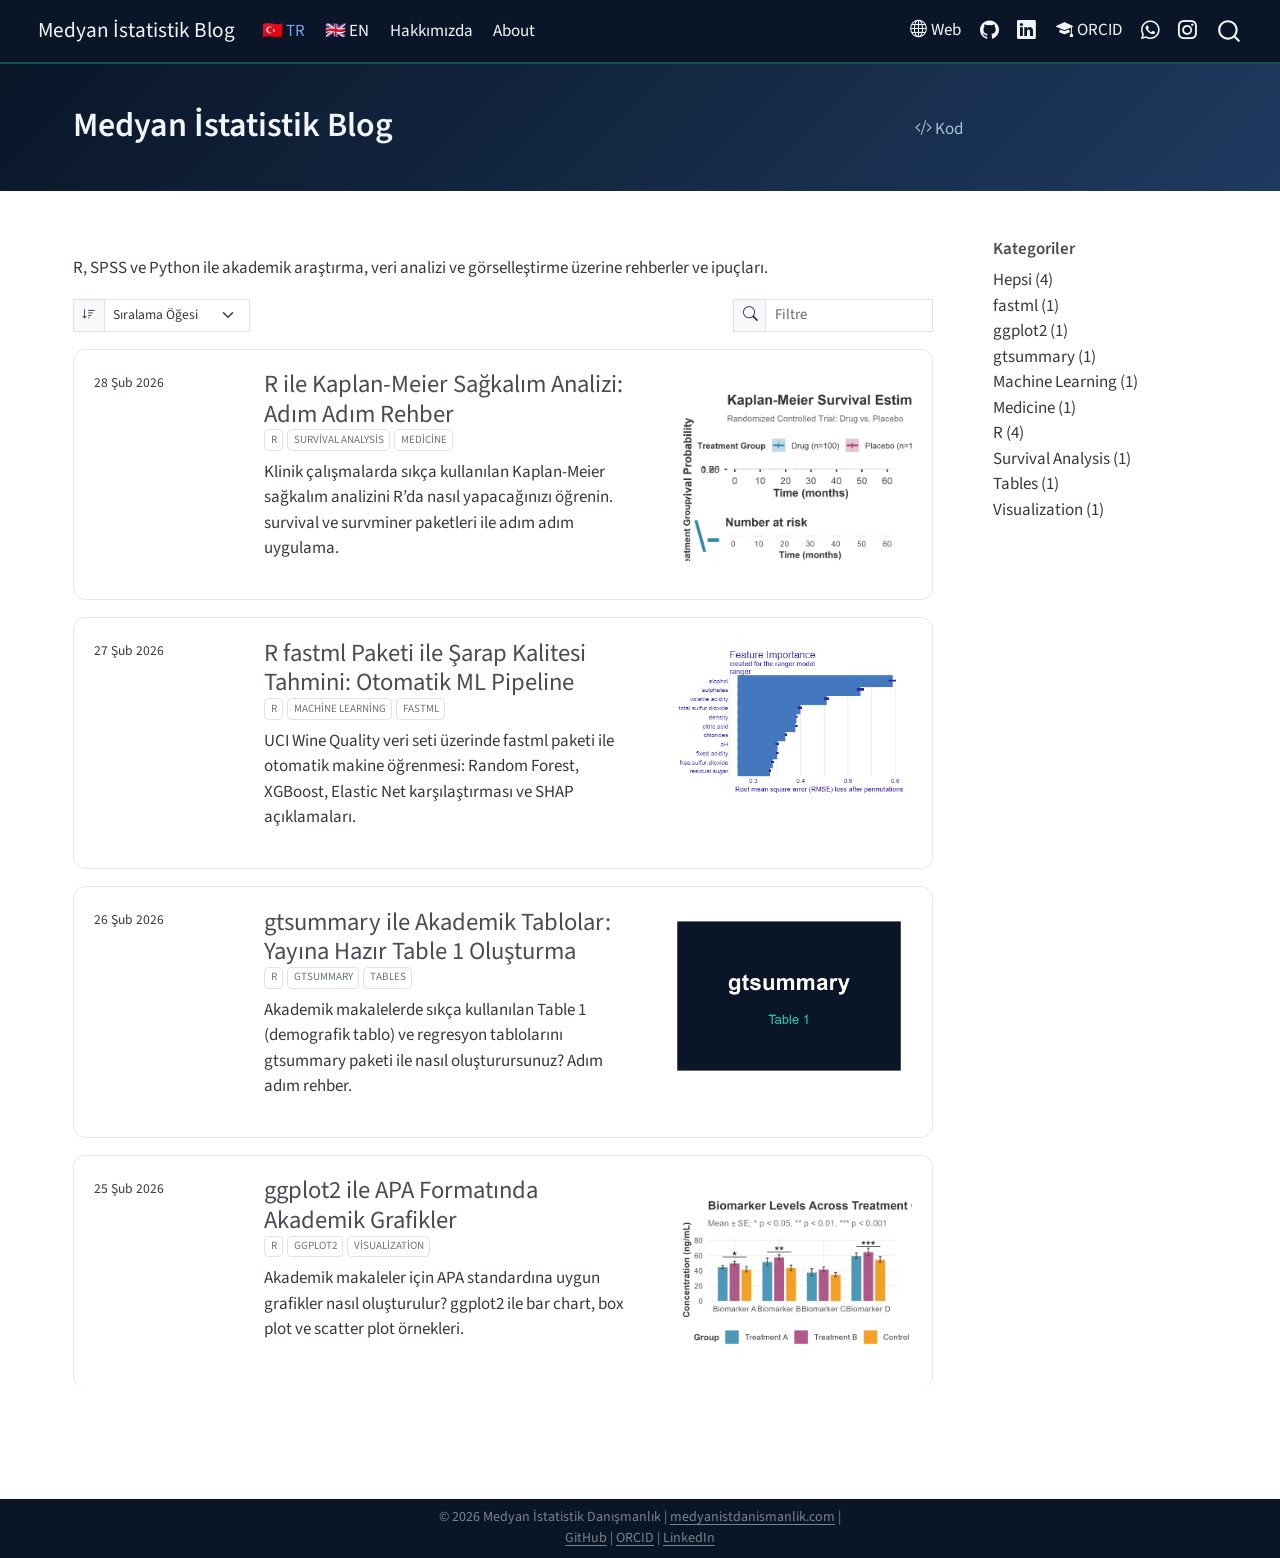
==== index.html @ 2a44cd54 "Built site for gh-pages" ====
<!DOCTYPE html>
<html xmlns="http://www.w3.org/1999/xhtml" lang="tr" xml:lang="tr"><head>

<meta charset="utf-8">
<meta name="generator" content="quarto-1.7.32">

<meta name="viewport" content="width=device-width, initial-scale=1.0, user-scalable=yes">


<title>Medyan İstatistik Blog</title>
<style>
code{white-space: pre-wrap;}
span.smallcaps{font-variant: small-caps;}
div.columns{display: flex; gap: min(4vw, 1.5em);}
div.column{flex: auto; overflow-x: auto;}
div.hanging-indent{margin-left: 1.5em; text-indent: -1.5em;}
ul.task-list{list-style: none;}
ul.task-list li input[type="checkbox"] {
  width: 0.8em;
  margin: 0 0.8em 0.2em -1em; /* quarto-specific, see https://github.com/quarto-dev/quarto-cli/issues/4556 */ 
  vertical-align: middle;
}
/* CSS for syntax highlighting */
html { -webkit-text-size-adjust: 100%; }
pre > code.sourceCode { white-space: pre; position: relative; }
pre > code.sourceCode > span { display: inline-block; line-height: 1.25; }
pre > code.sourceCode > span:empty { height: 1.2em; }
.sourceCode { overflow: visible; }
code.sourceCode > span { color: inherit; text-decoration: inherit; }
div.sourceCode { margin: 1em 0; }
pre.sourceCode { margin: 0; }
@media screen {
div.sourceCode { overflow: auto; }
}
@media print {
pre > code.sourceCode { white-space: pre-wrap; }
pre > code.sourceCode > span { text-indent: -5em; padding-left: 5em; }
}
pre.numberSource code
  { counter-reset: source-line 0; }
pre.numberSource code > span
  { position: relative; left: -4em; counter-increment: source-line; }
pre.numberSource code > span > a:first-child::before
  { content: counter(source-line);
    position: relative; left: -1em; text-align: right; vertical-align: baseline;
    border: none; display: inline-block;
    -webkit-touch-callout: none; -webkit-user-select: none;
    -khtml-user-select: none; -moz-user-select: none;
    -ms-user-select: none; user-select: none;
    padding: 0 4px; width: 4em;
  }
pre.numberSource { margin-left: 3em;  padding-left: 4px; }
div.sourceCode
  {   }
@media screen {
pre > code.sourceCode > span > a:first-child::before { text-decoration: underline; }
}
</style>


<script src="site_libs/quarto-nav/quarto-nav.js"></script>
<script src="site_libs/quarto-nav/headroom.min.js"></script>
<script src="site_libs/clipboard/clipboard.min.js"></script>
<script src="site_libs/quarto-search/autocomplete.umd.js"></script>
<script src="site_libs/quarto-search/fuse.min.js"></script>
<script src="site_libs/quarto-search/quarto-search.js"></script>
<meta name="quarto:offset" content="./">
<script src="site_libs/quarto-listing/list.min.js"></script>
<script src="site_libs/quarto-listing/quarto-listing.js"></script>
<script src="site_libs/quarto-html/quarto.js" type="module"></script>
<script src="site_libs/quarto-html/tabsets/tabsets.js" type="module"></script>
<script src="site_libs/quarto-html/popper.min.js"></script>
<script src="site_libs/quarto-html/tippy.umd.min.js"></script>
<script src="site_libs/quarto-html/anchor.min.js"></script>
<link href="site_libs/quarto-html/tippy.css" rel="stylesheet">
<link href="site_libs/quarto-html/quarto-syntax-highlighting-234273d1456647dabc34a594ac50e507.css" rel="stylesheet" id="quarto-text-highlighting-styles">
<script src="site_libs/bootstrap/bootstrap.min.js"></script>
<link href="site_libs/bootstrap/bootstrap-icons.css" rel="stylesheet">
<link href="site_libs/bootstrap/bootstrap-c1613e105c74ab534fa2d4979087443f.min.css" rel="stylesheet" append-hash="true" id="quarto-bootstrap" data-mode="light">
<script id="quarto-search-options" type="application/json">{
  "location": "navbar",
  "copy-button": false,
  "collapse-after": 3,
  "panel-placement": "end",
  "type": "overlay",
  "limit": 50,
  "keyboard-shortcut": [
    "f",
    "/",
    "s"
  ],
  "show-item-context": false,
  "language": {
    "search-no-results-text": "Sonuç yok",
    "search-matching-documents-text": "eşleşen belgeler",
    "search-copy-link-title": "Aramak için bağlantıyı kopyalayın",
    "search-hide-matches-text": "Ek eşleşmeleri gizle",
    "search-more-match-text": "bu belgede bir tane daha eşleşme",
    "search-more-matches-text": "bu belgede daha fazla eşleşme",
    "search-clear-button-title": "Temizle",
    "search-text-placeholder": "",
    "search-detached-cancel-button-title": "İptal et",
    "search-submit-button-title": "Gönder",
    "search-label": "Ara"
  }
}</script>
<script>

  window.document.addEventListener("DOMContentLoaded", function (_event) {
    const listingTargetEl = window.document.querySelector('#listing-listing .list');
    if (!listingTargetEl) {
      // No listing discovered, do not attach.
      return; 
    }

    const options = {
      valueNames: ['listing-image','listing-date','listing-title','listing-description','listing-categories',{ data: ['index'] },{ data: ['categories'] },{ data: ['listing-date-sort'] },{ data: ['listing-file-modified-sort'] }],
      
      searchColumns: ["listing-date","listing-title","listing-author","listing-image","listing-description","listing-categories"],
    };

    window['quarto-listings'] = window['quarto-listings'] || {};
    window['quarto-listings']['listing-listing'] = new List('listing-listing', options);

    if (window['quarto-listing-loaded']) {
      window['quarto-listing-loaded']();
    }
  });

  window.addEventListener('hashchange',() => {
    if (window['quarto-listing-loaded']) {
      window['quarto-listing-loaded']();
    }
  })
  </script>

  <script src="https://cdnjs.cloudflare.com/polyfill/v3/polyfill.min.js?features=es6"></script>
  <script src="https://cdn.jsdelivr.net/npm/mathjax@3/es5/tex-chtml-full.js" type="text/javascript"></script>

<script type="text/javascript">
const typesetMath = (el) => {
  if (window.MathJax) {
    // MathJax Typeset
    window.MathJax.typeset([el]);
  } else if (window.katex) {
    // KaTeX Render
    var mathElements = el.getElementsByClassName("math");
    var macros = [];
    for (var i = 0; i < mathElements.length; i++) {
      var texText = mathElements[i].firstChild;
      if (mathElements[i].tagName == "SPAN") {
        window.katex.render(texText.data, mathElements[i], {
          displayMode: mathElements[i].classList.contains('display'),
          throwOnError: false,
          macros: macros,
          fleqn: false
        });
      }
    }
  }
}
window.Quarto = {
  typesetMath
};
</script>

<link rel="stylesheet" href="styles.css">
</head>

<body class="nav-fixed quarto-light">

<div id="quarto-search-results"></div>
  <header id="quarto-header" class="headroom fixed-top quarto-banner">
    <nav class="navbar navbar-expand-lg " data-bs-theme="dark">
      <div class="navbar-container container-fluid">
      <div class="navbar-brand-container mx-auto">
    <a href="./index.html" class="navbar-brand navbar-brand-logo">
    <img src="./logo.png" alt="" class="navbar-logo">
    </a>
    <a class="navbar-brand" href="./index.html">
    <span class="navbar-title">Medyan İstatistik Blog</span>
    </a>
  </div>
            <div id="quarto-search" class="" title="Ara"></div>
          <button class="navbar-toggler" type="button" data-bs-toggle="collapse" data-bs-target="#navbarCollapse" aria-controls="navbarCollapse" role="menu" aria-expanded="false" aria-label="Gezinmeyi değiştir" onclick="if (window.quartoToggleHeadroom) { window.quartoToggleHeadroom(); }">
  <span class="navbar-toggler-icon"></span>
</button>
          <div class="collapse navbar-collapse" id="navbarCollapse">
            <ul class="navbar-nav navbar-nav-scroll me-auto">
  <li class="nav-item">
    <a class="nav-link active" href="./index.html" aria-current="page"> 
<span class="menu-text">🇹🇷 TR</span></a>
  </li>  
  <li class="nav-item">
    <a class="nav-link" href="./en.html"> 
<span class="menu-text">🇬🇧 EN</span></a>
  </li>  
  <li class="nav-item">
    <a class="nav-link" href="./about.html"> 
<span class="menu-text">Hakkımızda</span></a>
  </li>  
  <li class="nav-item">
    <a class="nav-link" href="./about-en.html"> 
<span class="menu-text">About</span></a>
  </li>  
</ul>
            <ul class="navbar-nav navbar-nav-scroll ms-auto">
  <li class="nav-item">
    <a class="nav-link" href="https://medyanistdanismanlik.com"> <i class="bi bi-globe" role="img">
</i> 
<span class="menu-text">Web</span></a>
  </li>  
  <li class="nav-item compact">
    <a class="nav-link" href="https://github.com/bartuyurdacan"> <i class="bi bi-github" role="img">
</i> 
<span class="menu-text"></span></a>
  </li>  
  <li class="nav-item compact">
    <a class="nav-link" href="https://www.linkedin.com/in/fikret-bartu-yurdacan/"> <i class="bi bi-linkedin" role="img">
</i> 
<span class="menu-text"></span></a>
  </li>  
  <li class="nav-item">
    <a class="nav-link" href="https://orcid.org/0000-0001-8168-7497"> <i class="bi bi-mortarboard-fill" role="img">
</i> 
<span class="menu-text">ORCID</span></a>
  </li>  
  <li class="nav-item compact">
    <a class="nav-link" href="https://wa.me/905394893522"> <i class="bi bi-whatsapp" role="img">
</i> 
<span class="menu-text"></span></a>
  </li>  
  <li class="nav-item compact">
    <a class="nav-link" href="https://www.instagram.com/medyanistatistikdanismanlik/"> <i class="bi bi-instagram" role="img">
</i> 
<span class="menu-text"></span></a>
  </li>  
</ul>
          </div> <!-- /navcollapse -->
            <div class="quarto-navbar-tools">
</div>
      </div> <!-- /container-fluid -->
    </nav>
</header>
<!-- content -->
<header id="title-block-header" class="quarto-title-block default page-columns page-full">
  <div class="quarto-title-banner page-columns page-full">
    <div class="quarto-title column-page-left">
      <div class="quarto-title-block"><div><h1 class="title">Medyan İstatistik Blog</h1><button type="button" class="btn code-tools-button" id="quarto-code-tools-source"><i class="bi"></i> Kod</button></div></div>
                      </div>
  </div>
    
  
  <div class="quarto-title-meta column-page-left">

      
    
      
    </div>
    
  
  </header><div id="quarto-content" class="quarto-container page-columns page-rows-contents page-layout-full page-navbar">
<!-- sidebar -->
<!-- margin-sidebar -->
    <div id="quarto-margin-sidebar" class="sidebar margin-sidebar">
        
    <h5 class="quarto-listing-category-title">Kategoriler</h5><div class="quarto-listing-category category-default"><div class="category" data-category="">Hepsi <span class="quarto-category-count">(4)</span></div><div class="category" data-category="ZmFzdG1s">fastml <span class="quarto-category-count">(1)</span></div><div class="category" data-category="Z2dwbG90Mg==">ggplot2 <span class="quarto-category-count">(1)</span></div><div class="category" data-category="Z3RzdW1tYXJ5">gtsummary <span class="quarto-category-count">(1)</span></div><div class="category" data-category="TWFjaGluZSUyMExlYXJuaW5n">Machine Learning <span class="quarto-category-count">(1)</span></div><div class="category" data-category="TWVkaWNpbmU=">Medicine <span class="quarto-category-count">(1)</span></div><div class="category" data-category="Ug==">R <span class="quarto-category-count">(4)</span></div><div class="category" data-category="U3Vydml2YWwlMjBBbmFseXNpcw==">Survival Analysis <span class="quarto-category-count">(1)</span></div><div class="category" data-category="VGFibGVz">Tables <span class="quarto-category-count">(1)</span></div><div class="category" data-category="VmlzdWFsaXphdGlvbg==">Visualization <span class="quarto-category-count">(1)</span></div></div></div>
<!-- main -->
<main class="content quarto-banner-title-block column-page-left" id="quarto-document-content">





<p>R, SPSS ve Python ile akademik araştırma, veri analizi ve görselleştirme üzerine rehberler ve ipuçları.</p>



<!-- -->


<div class="quarto-listing quarto-listing-container-default" id="listing-listing">
<div class="listing-actions-group">
   <div class="input-group input-group-sm quarto-listing-sort">
    <span class="input-group-text"><i class="bi bi-sort-down"></i></span>
    <select id="listing-listing-sort" class="form-select" aria-label="Sıralama Öğesi" onchange="window['quarto-listings']['listing-listing'].sort(this.options[this.selectedIndex].value, { order: this.options[this.selectedIndex].getAttribute('data-direction')})">
      <option value="" disabled="" selected="" hidden="">Sıralama Öğesi</option>
      <option value="index" data-direction="asc">Varsayılan</option>
      <option value="listing-title" data-direction="asc">
        Başlık
      </option>
      <option value="listing-date-sort" data-direction="asc">
        Tarih - En eski
      </option>
      <option value="listing-date-sort" data-direction="desc">
        Tarih - En yeni
      </option>
    </select>
  </div>
    <div class="input-group input-group-sm quarto-listing-filter">
      <span class="input-group-text"><i class="bi bi-search"></i></span>
      <input type="text" class="search form-control" placeholder="Filtre">
    </div>
</div>
<div class="list quarto-listing-default">
<div class="quarto-post image-right" data-index="0" data-categories="UiUyQ1N1cnZpdmFsJTIwQW5hbHlzaXMlMkNNZWRpY2luZQ==" data-listing-date-sort="1772226000000" data-listing-file-modified-sort="1772232427767" data-listing-date-modified-sort="NaN" data-listing-reading-time-sort="2" data-listing-word-count-sort="326">
<div class="thumbnail"><a href="./posts/kaplan-meier-r/index.html" class="no-external">

<img loading="lazy" src="./posts/kaplan-meier-r/kaplan_meier.png" class="thumbnail-image">

</a></div>
<div class="body">
<h3 class="no-anchor listing-title">
<a href="./posts/kaplan-meier-r/index.html" class="no-external">R ile Kaplan-Meier Sağkalım Analizi: Adım Adım Rehber</a>
</h3>
<div class="listing-categories">

<div class="listing-category" onclick="window.quartoListingCategory('Ug=='); return false;">R</div>

<div class="listing-category" onclick="window.quartoListingCategory('U3Vydml2YWwlMjBBbmFseXNpcw=='); return false;">Survival Analysis</div>

<div class="listing-category" onclick="window.quartoListingCategory('TWVkaWNpbmU='); return false;">Medicine</div>

</div>
<div class="delink listing-description"><a href="./posts/kaplan-meier-r/index.html" class="no-external">
<p>Klinik çalışmalarda sıkça kullanılan Kaplan-Meier sağkalım analizini R’da nasıl yapacağınızı öğrenin. survival ve survminer paketleri ile adım adım uygulama.</p>
</a></div>
</div>
<div class="metadata">
<a href="./posts/kaplan-meier-r/index.html" class="no-external">
<div class="listing-date">
28 Şub 2026
</div>
</a>
</div>
</div>
<div class="quarto-post image-right" data-index="1" data-categories="UiUyQ01hY2hpbmUlMjBMZWFybmluZyUyQ2Zhc3RtbA==" data-listing-date-sort="1772139600000" data-listing-file-modified-sort="1772232427764" data-listing-date-modified-sort="NaN" data-listing-reading-time-sort="2" data-listing-word-count-sort="325">
<div class="thumbnail"><a href="./posts/fastml-wine/index.html" class="no-external">

<img loading="lazy" src="./posts/fastml-wine/image.png" class="thumbnail-image">

</a></div>
<div class="body">
<h3 class="no-anchor listing-title">
<a href="./posts/fastml-wine/index.html" class="no-external">R fastml Paketi ile Şarap Kalitesi Tahmini: Otomatik ML Pipeline</a>
</h3>
<div class="listing-categories">

<div class="listing-category" onclick="window.quartoListingCategory('Ug=='); return false;">R</div>

<div class="listing-category" onclick="window.quartoListingCategory('TWFjaGluZSUyMExlYXJuaW5n'); return false;">Machine Learning</div>

<div class="listing-category" onclick="window.quartoListingCategory('ZmFzdG1s'); return false;">fastml</div>

</div>
<div class="delink listing-description"><a href="./posts/fastml-wine/index.html" class="no-external">
<p>UCI Wine Quality veri seti üzerinde fastml paketi ile otomatik makine öğrenmesi: Random Forest, XGBoost, Elastic Net karşılaştırması ve SHAP açıklamaları.</p>
</a></div>
</div>
<div class="metadata">
<a href="./posts/fastml-wine/index.html" class="no-external">
<div class="listing-date">
27 Şub 2026
</div>
</a>
</div>
</div>
<div class="quarto-post image-right" data-index="2" data-categories="UiUyQ2d0c3VtbWFyeSUyQ1RhYmxlcw==" data-listing-date-sort="1772053200000" data-listing-file-modified-sort="1772232427767" data-listing-date-modified-sort="NaN" data-listing-reading-time-sort="3" data-listing-word-count-sort="571">
<div class="thumbnail"><a href="./posts/gtsummary-tablo/index.html" class="no-external">

<img loading="lazy" src="./posts/gtsummary-tablo/gtsummary.png" class="thumbnail-image">

</a></div>
<div class="body">
<h3 class="no-anchor listing-title">
<a href="./posts/gtsummary-tablo/index.html" class="no-external">gtsummary ile Akademik Tablolar: Yayına Hazır Table 1 Oluşturma</a>
</h3>
<div class="listing-categories">

<div class="listing-category" onclick="window.quartoListingCategory('Ug=='); return false;">R</div>

<div class="listing-category" onclick="window.quartoListingCategory('Z3RzdW1tYXJ5'); return false;">gtsummary</div>

<div class="listing-category" onclick="window.quartoListingCategory('VGFibGVz'); return false;">Tables</div>

</div>
<div class="delink listing-description"><a href="./posts/gtsummary-tablo/index.html" class="no-external">
<p>Akademik makalelerde sıkça kullanılan Table 1 (demografik tablo) ve regresyon tablolarını gtsummary paketi ile nasıl oluşturursunuz? Adım adım rehber.</p>
</a></div>
</div>
<div class="metadata">
<a href="./posts/gtsummary-tablo/index.html" class="no-external">
<div class="listing-date">
26 Şub 2026
</div>
</a>
</div>
</div>
<div class="quarto-post image-right" data-index="3" data-categories="UiUyQ2dncGxvdDIlMkNWaXN1YWxpemF0aW9u" data-listing-date-sort="1771966800000" data-listing-file-modified-sort="1772232427765" data-listing-date-modified-sort="NaN" data-listing-reading-time-sort="4" data-listing-word-count-sort="674">
<div class="thumbnail"><a href="./posts/ggplot2-apa-grafik/index.html" class="no-external">

<img loading="lazy" src="./posts/ggplot2-apa-grafik/apa_grafik.png" class="thumbnail-image">

</a></div>
<div class="body">
<h3 class="no-anchor listing-title">
<a href="./posts/ggplot2-apa-grafik/index.html" class="no-external">ggplot2 ile APA Formatında Akademik Grafikler</a>
</h3>
<div class="listing-categories">

<div class="listing-category" onclick="window.quartoListingCategory('Ug=='); return false;">R</div>

<div class="listing-category" onclick="window.quartoListingCategory('Z2dwbG90Mg=='); return false;">ggplot2</div>

<div class="listing-category" onclick="window.quartoListingCategory('VmlzdWFsaXphdGlvbg=='); return false;">Visualization</div>

</div>
<div class="delink listing-description"><a href="./posts/ggplot2-apa-grafik/index.html" class="no-external">
<p>Akademik makaleler için APA standardına uygun grafikler nasıl oluşturulur? ggplot2 ile bar chart, box plot ve scatter plot örnekleri.</p>
</a></div>
</div>
<div class="metadata">
<a href="./posts/ggplot2-apa-grafik/index.html" class="no-external">
<div class="listing-date">
25 Şub 2026
</div>
</a>
</div>
</div>
</div>
<div class="listing-no-matching d-none">Eşleşen öğe yok</div>
</div></main> <!-- /main -->
<script id="quarto-html-after-body" type="application/javascript">
  window.document.addEventListener("DOMContentLoaded", function (event) {
    const icon = "";
    const anchorJS = new window.AnchorJS();
    anchorJS.options = {
      placement: 'right',
      icon: icon
    };
    anchorJS.add('.anchored');
    const isCodeAnnotation = (el) => {
      for (const clz of el.classList) {
        if (clz.startsWith('code-annotation-')) {                     
          return true;
        }
      }
      return false;
    }
    const onCopySuccess = function(e) {
      // button target
      const button = e.trigger;
      // don't keep focus
      button.blur();
      // flash "checked"
      button.classList.add('code-copy-button-checked');
      var currentTitle = button.getAttribute("title");
      button.setAttribute("title", "Kopyalandı");
      let tooltip;
      if (window.bootstrap) {
        button.setAttribute("data-bs-toggle", "tooltip");
        button.setAttribute("data-bs-placement", "left");
        button.setAttribute("data-bs-title", "Kopyalandı");
        tooltip = new bootstrap.Tooltip(button, 
          { trigger: "manual", 
            customClass: "code-copy-button-tooltip",
            offset: [0, -8]});
        tooltip.show();    
      }
      setTimeout(function() {
        if (tooltip) {
          tooltip.hide();
          button.removeAttribute("data-bs-title");
          button.removeAttribute("data-bs-toggle");
          button.removeAttribute("data-bs-placement");
        }
        button.setAttribute("title", currentTitle);
        button.classList.remove('code-copy-button-checked');
      }, 1000);
      // clear code selection
      e.clearSelection();
    }
    const getTextToCopy = function(trigger) {
        const codeEl = trigger.previousElementSibling.cloneNode(true);
        for (const childEl of codeEl.children) {
          if (isCodeAnnotation(childEl)) {
            childEl.remove();
          }
        }
        return codeEl.innerText;
    }
    const clipboard = new window.ClipboardJS('.code-copy-button:not([data-in-quarto-modal])', {
      text: getTextToCopy
    });
    clipboard.on('success', onCopySuccess);
    if (window.document.getElementById('quarto-embedded-source-code-modal')) {
      const clipboardModal = new window.ClipboardJS('.code-copy-button[data-in-quarto-modal]', {
        text: getTextToCopy,
        container: window.document.getElementById('quarto-embedded-source-code-modal')
      });
      clipboardModal.on('success', onCopySuccess);
    }
    const viewSource = window.document.getElementById('quarto-view-source') ||
                       window.document.getElementById('quarto-code-tools-source');
    if (viewSource) {
      const sourceUrl = viewSource.getAttribute("data-quarto-source-url");
      viewSource.addEventListener("click", function(e) {
        if (sourceUrl) {
          // rstudio viewer pane
          if (/\bcapabilities=\b/.test(window.location)) {
            window.open(sourceUrl);
          } else {
            window.location.href = sourceUrl;
          }
        } else {
          const modal = new bootstrap.Modal(document.getElementById('quarto-embedded-source-code-modal'));
          modal.show();
        }
        return false;
      });
    }
    function toggleCodeHandler(show) {
      return function(e) {
        const detailsSrc = window.document.querySelectorAll(".cell > details > .sourceCode");
        for (let i=0; i<detailsSrc.length; i++) {
          const details = detailsSrc[i].parentElement;
          if (show) {
            details.open = true;
          } else {
            details.removeAttribute("open");
          }
        }
        const cellCodeDivs = window.document.querySelectorAll(".cell > .sourceCode");
        const fromCls = show ? "hidden" : "unhidden";
        const toCls = show ? "unhidden" : "hidden";
        for (let i=0; i<cellCodeDivs.length; i++) {
          const codeDiv = cellCodeDivs[i];
          if (codeDiv.classList.contains(fromCls)) {
            codeDiv.classList.remove(fromCls);
            codeDiv.classList.add(toCls);
          } 
        }
        return false;
      }
    }
    const hideAllCode = window.document.getElementById("quarto-hide-all-code");
    if (hideAllCode) {
      hideAllCode.addEventListener("click", toggleCodeHandler(false));
    }
    const showAllCode = window.document.getElementById("quarto-show-all-code");
    if (showAllCode) {
      showAllCode.addEventListener("click", toggleCodeHandler(true));
    }
      var localhostRegex = new RegExp(/^(?:http|https):\/\/localhost\:?[0-9]*\//);
      var mailtoRegex = new RegExp(/^mailto:/);
        var filterRegex = new RegExp("https:\/\/blog\.medyanistdanismanlik\.com");
      var isInternal = (href) => {
          return filterRegex.test(href) || localhostRegex.test(href) || mailtoRegex.test(href);
      }
      // Inspect non-navigation links and adorn them if external
     var links = window.document.querySelectorAll('a[href]:not(.nav-link):not(.navbar-brand):not(.toc-action):not(.sidebar-link):not(.sidebar-item-toggle):not(.pagination-link):not(.no-external):not([aria-hidden]):not(.dropdown-item):not(.quarto-navigation-tool):not(.about-link)');
      for (var i=0; i<links.length; i++) {
        const link = links[i];
        if (!isInternal(link.href)) {
          // undo the damage that might have been done by quarto-nav.js in the case of
          // links that we want to consider external
          if (link.dataset.originalHref !== undefined) {
            link.href = link.dataset.originalHref;
          }
        }
      }
    function tippyHover(el, contentFn, onTriggerFn, onUntriggerFn) {
      const config = {
        allowHTML: true,
        maxWidth: 500,
        delay: 100,
        arrow: false,
        appendTo: function(el) {
            return el.parentElement;
        },
        interactive: true,
        interactiveBorder: 10,
        theme: 'quarto',
        placement: 'bottom-start',
      };
      if (contentFn) {
        config.content = contentFn;
      }
      if (onTriggerFn) {
        config.onTrigger = onTriggerFn;
      }
      if (onUntriggerFn) {
        config.onUntrigger = onUntriggerFn;
      }
      window.tippy(el, config); 
    }
    const noterefs = window.document.querySelectorAll('a[role="doc-noteref"]');
    for (var i=0; i<noterefs.length; i++) {
      const ref = noterefs[i];
      tippyHover(ref, function() {
        // use id or data attribute instead here
        let href = ref.getAttribute('data-footnote-href') || ref.getAttribute('href');
        try { href = new URL(href).hash; } catch {}
        const id = href.replace(/^#\/?/, "");
        const note = window.document.getElementById(id);
        if (note) {
          return note.innerHTML;
        } else {
          return "";
        }
      });
    }
    const xrefs = window.document.querySelectorAll('a.quarto-xref');
    const processXRef = (id, note) => {
      // Strip column container classes
      const stripColumnClz = (el) => {
        el.classList.remove("page-full", "page-columns");
        if (el.children) {
          for (const child of el.children) {
            stripColumnClz(child);
          }
        }
      }
      stripColumnClz(note)
      if (id === null || id.startsWith('sec-')) {
        // Special case sections, only their first couple elements
        const container = document.createElement("div");
        if (note.children && note.children.length > 2) {
          container.appendChild(note.children[0].cloneNode(true));
          for (let i = 1; i < note.children.length; i++) {
            const child = note.children[i];
            if (child.tagName === "P" && child.innerText === "") {
              continue;
            } else {
              container.appendChild(child.cloneNode(true));
              break;
            }
          }
          if (window.Quarto?.typesetMath) {
            window.Quarto.typesetMath(container);
          }
          return container.innerHTML
        } else {
          if (window.Quarto?.typesetMath) {
            window.Quarto.typesetMath(note);
          }
          return note.innerHTML;
        }
      } else {
        // Remove any anchor links if they are present
        const anchorLink = note.querySelector('a.anchorjs-link');
        if (anchorLink) {
          anchorLink.remove();
        }
        if (window.Quarto?.typesetMath) {
          window.Quarto.typesetMath(note);
        }
        if (note.classList.contains("callout")) {
          return note.outerHTML;
        } else {
          return note.innerHTML;
        }
      }
    }
    for (var i=0; i<xrefs.length; i++) {
      const xref = xrefs[i];
      tippyHover(xref, undefined, function(instance) {
        instance.disable();
        let url = xref.getAttribute('href');
        let hash = undefined; 
        if (url.startsWith('#')) {
          hash = url;
        } else {
          try { hash = new URL(url).hash; } catch {}
        }
        if (hash) {
          const id = hash.replace(/^#\/?/, "");
          const note = window.document.getElementById(id);
          if (note !== null) {
            try {
              const html = processXRef(id, note.cloneNode(true));
              instance.setContent(html);
            } finally {
              instance.enable();
              instance.show();
            }
          } else {
            // See if we can fetch this
            fetch(url.split('#')[0])
            .then(res => res.text())
            .then(html => {
              const parser = new DOMParser();
              const htmlDoc = parser.parseFromString(html, "text/html");
              const note = htmlDoc.getElementById(id);
              if (note !== null) {
                const html = processXRef(id, note);
                instance.setContent(html);
              } 
            }).finally(() => {
              instance.enable();
              instance.show();
            });
          }
        } else {
          // See if we can fetch a full url (with no hash to target)
          // This is a special case and we should probably do some content thinning / targeting
          fetch(url)
          .then(res => res.text())
          .then(html => {
            const parser = new DOMParser();
            const htmlDoc = parser.parseFromString(html, "text/html");
            const note = htmlDoc.querySelector('main.content');
            if (note !== null) {
              // This should only happen for chapter cross references
              // (since there is no id in the URL)
              // remove the first header
              if (note.children.length > 0 && note.children[0].tagName === "HEADER") {
                note.children[0].remove();
              }
              const html = processXRef(null, note);
              instance.setContent(html);
            } 
          }).finally(() => {
            instance.enable();
            instance.show();
          });
        }
      }, function(instance) {
      });
    }
        let selectedAnnoteEl;
        const selectorForAnnotation = ( cell, annotation) => {
          let cellAttr = 'data-code-cell="' + cell + '"';
          let lineAttr = 'data-code-annotation="' +  annotation + '"';
          const selector = 'span[' + cellAttr + '][' + lineAttr + ']';
          return selector;
        }
        const selectCodeLines = (annoteEl) => {
          const doc = window.document;
          const targetCell = annoteEl.getAttribute("data-target-cell");
          const targetAnnotation = annoteEl.getAttribute("data-target-annotation");
          const annoteSpan = window.document.querySelector(selectorForAnnotation(targetCell, targetAnnotation));
          const lines = annoteSpan.getAttribute("data-code-lines").split(",");
          const lineIds = lines.map((line) => {
            return targetCell + "-" + line;
          })
          let top = null;
          let height = null;
          let parent = null;
          if (lineIds.length > 0) {
              //compute the position of the single el (top and bottom and make a div)
              const el = window.document.getElementById(lineIds[0]);
              top = el.offsetTop;
              height = el.offsetHeight;
              parent = el.parentElement.parentElement;
            if (lineIds.length > 1) {
              const lastEl = window.document.getElementById(lineIds[lineIds.length - 1]);
              const bottom = lastEl.offsetTop + lastEl.offsetHeight;
              height = bottom - top;
            }
            if (top !== null && height !== null && parent !== null) {
              // cook up a div (if necessary) and position it 
              let div = window.document.getElementById("code-annotation-line-highlight");
              if (div === null) {
                div = window.document.createElement("div");
                div.setAttribute("id", "code-annotation-line-highlight");
                div.style.position = 'absolute';
                parent.appendChild(div);
              }
              div.style.top = top - 2 + "px";
              div.style.height = height + 4 + "px";
              div.style.left = 0;
              let gutterDiv = window.document.getElementById("code-annotation-line-highlight-gutter");
              if (gutterDiv === null) {
                gutterDiv = window.document.createElement("div");
                gutterDiv.setAttribute("id", "code-annotation-line-highlight-gutter");
                gutterDiv.style.position = 'absolute';
                const codeCell = window.document.getElementById(targetCell);
                const gutter = codeCell.querySelector('.code-annotation-gutter');
                gutter.appendChild(gutterDiv);
              }
              gutterDiv.style.top = top - 2 + "px";
              gutterDiv.style.height = height + 4 + "px";
            }
            selectedAnnoteEl = annoteEl;
          }
        };
        const unselectCodeLines = () => {
          const elementsIds = ["code-annotation-line-highlight", "code-annotation-line-highlight-gutter"];
          elementsIds.forEach((elId) => {
            const div = window.document.getElementById(elId);
            if (div) {
              div.remove();
            }
          });
          selectedAnnoteEl = undefined;
        };
          // Handle positioning of the toggle
      window.addEventListener(
        "resize",
        throttle(() => {
          elRect = undefined;
          if (selectedAnnoteEl) {
            selectCodeLines(selectedAnnoteEl);
          }
        }, 10)
      );
      function throttle(fn, ms) {
      let throttle = false;
      let timer;
        return (...args) => {
          if(!throttle) { // first call gets through
              fn.apply(this, args);
              throttle = true;
          } else { // all the others get throttled
              if(timer) clearTimeout(timer); // cancel #2
              timer = setTimeout(() => {
                fn.apply(this, args);
                timer = throttle = false;
              }, ms);
          }
        };
      }
        // Attach click handler to the DT
        const annoteDls = window.document.querySelectorAll('dt[data-target-cell]');
        for (const annoteDlNode of annoteDls) {
          annoteDlNode.addEventListener('click', (event) => {
            const clickedEl = event.target;
            if (clickedEl !== selectedAnnoteEl) {
              unselectCodeLines();
              const activeEl = window.document.querySelector('dt[data-target-cell].code-annotation-active');
              if (activeEl) {
                activeEl.classList.remove('code-annotation-active');
              }
              selectCodeLines(clickedEl);
              clickedEl.classList.add('code-annotation-active');
            } else {
              // Unselect the line
              unselectCodeLines();
              clickedEl.classList.remove('code-annotation-active');
            }
          });
        }
    const findCites = (el) => {
      const parentEl = el.parentElement;
      if (parentEl) {
        const cites = parentEl.dataset.cites;
        if (cites) {
          return {
            el,
            cites: cites.split(' ')
          };
        } else {
          return findCites(el.parentElement)
        }
      } else {
        return undefined;
      }
    };
    var bibliorefs = window.document.querySelectorAll('a[role="doc-biblioref"]');
    for (var i=0; i<bibliorefs.length; i++) {
      const ref = bibliorefs[i];
      const citeInfo = findCites(ref);
      if (citeInfo) {
        tippyHover(citeInfo.el, function() {
          var popup = window.document.createElement('div');
          citeInfo.cites.forEach(function(cite) {
            var citeDiv = window.document.createElement('div');
            citeDiv.classList.add('hanging-indent');
            citeDiv.classList.add('csl-entry');
            var biblioDiv = window.document.getElementById('ref-' + cite);
            if (biblioDiv) {
              citeDiv.innerHTML = biblioDiv.innerHTML;
            }
            popup.appendChild(citeDiv);
          });
          return popup.innerHTML;
        });
      }
    }
  });
  </script><div class="modal fade" id="quarto-embedded-source-code-modal" tabindex="-1" aria-labelledby="quarto-embedded-source-code-modal-label" aria-hidden="true"><div class="modal-dialog modal-dialog-scrollable"><div class="modal-content"><div class="modal-header"><h5 class="modal-title" id="quarto-embedded-source-code-modal-label">Kaynak Kodu</h5><button class="btn-close" data-bs-dismiss="modal"></button></div><div class="modal-body"><div class="">
<div class="sourceCode" id="cb1" data-shortcodes="false"><pre class="sourceCode markdown code-with-copy"><code class="sourceCode markdown"><span id="cb1-1"><a href="#cb1-1" aria-hidden="true" tabindex="-1"></a><span class="co">---</span></span>
<span id="cb1-2"><a href="#cb1-2" aria-hidden="true" tabindex="-1"></a><span class="an">title:</span><span class="co"> "Medyan İstatistik Blog"</span></span>
<span id="cb1-3"><a href="#cb1-3" aria-hidden="true" tabindex="-1"></a><span class="an">listing:</span></span>
<span id="cb1-4"><a href="#cb1-4" aria-hidden="true" tabindex="-1"></a><span class="co">  contents: posts</span></span>
<span id="cb1-5"><a href="#cb1-5" aria-hidden="true" tabindex="-1"></a><span class="co">  sort: "date desc"</span></span>
<span id="cb1-6"><a href="#cb1-6" aria-hidden="true" tabindex="-1"></a><span class="co">  type: default</span></span>
<span id="cb1-7"><a href="#cb1-7" aria-hidden="true" tabindex="-1"></a><span class="co">  categories: true</span></span>
<span id="cb1-8"><a href="#cb1-8" aria-hidden="true" tabindex="-1"></a><span class="co">  sort-ui: true</span></span>
<span id="cb1-9"><a href="#cb1-9" aria-hidden="true" tabindex="-1"></a><span class="co">  filter-ui: true</span></span>
<span id="cb1-10"><a href="#cb1-10" aria-hidden="true" tabindex="-1"></a><span class="co">  fields: [image, date, title, description, categories]</span></span>
<span id="cb1-11"><a href="#cb1-11" aria-hidden="true" tabindex="-1"></a><span class="an">page-layout:</span><span class="co"> full</span></span>
<span id="cb1-12"><a href="#cb1-12" aria-hidden="true" tabindex="-1"></a><span class="an">title-block-banner:</span><span class="co"> true</span></span>
<span id="cb1-13"><a href="#cb1-13" aria-hidden="true" tabindex="-1"></a><span class="an">lang:</span><span class="co"> tr</span></span>
<span id="cb1-14"><a href="#cb1-14" aria-hidden="true" tabindex="-1"></a><span class="co">---</span></span>
<span id="cb1-15"><a href="#cb1-15" aria-hidden="true" tabindex="-1"></a></span>
<span id="cb1-16"><a href="#cb1-16" aria-hidden="true" tabindex="-1"></a>R, SPSS ve Python ile akademik araştırma, veri analizi ve görselleştirme üzerine rehberler ve ipuçları.</span></code><button title="Panoya Kopyala" class="code-copy-button" data-in-quarto-modal=""><i class="bi"></i></button></pre></div>
</div></div></div></div></div>
</div> <!-- /content -->
<footer class="footer">
  <div class="nav-footer">
    <div class="nav-footer-left">
      &nbsp;
    </div>   
    <div class="nav-footer-center">
<p>© 2026 Medyan İstatistik Danışmanlık | <a href="https://medyanistdanismanlik.com">medyanistdanismanlik.com</a> | <a href="https://github.com/bartuyurdacan">GitHub</a> | <a href="https://orcid.org/0000-0001-8168-7497">ORCID</a> | <a href="https://www.linkedin.com/in/fikret-bartu-yurdacan/">LinkedIn</a></p>
</div>
    <div class="nav-footer-right">
      &nbsp;
    </div>
  </div>
</footer>




</body></html>
---- site_libs/quarto-html/tippy.css ----
.tippy-box[data-animation=fade][data-state=hidden]{opacity:0}[data-tippy-root]{max-width:calc(100vw - 10px)}.tippy-box{position:relative;background-color:#333;color:#fff;border-radius:4px;font-size:14px;line-height:1.4;white-space:normal;outline:0;transition-property:transform,visibility,opacity}.tippy-box[data-placement^=top]>.tippy-arrow{bottom:0}.tippy-box[data-placement^=top]>.tippy-arrow:before{bottom:-7px;left:0;border-width:8px 8px 0;border-top-color:initial;transform-origin:center top}.tippy-box[data-placement^=bottom]>.tippy-arrow{top:0}.tippy-box[data-placement^=bottom]>.tippy-arrow:before{top:-7px;left:0;border-width:0 8px 8px;border-bottom-color:initial;transform-origin:center bottom}.tippy-box[data-placement^=left]>.tippy-arrow{right:0}.tippy-box[data-placement^=left]>.tippy-arrow:before{border-width:8px 0 8px 8px;border-left-color:initial;right:-7px;transform-origin:center left}.tippy-box[data-placement^=right]>.tippy-arrow{left:0}.tippy-box[data-placement^=right]>.tippy-arrow:before{left:-7px;border-width:8px 8px 8px 0;border-right-color:initial;transform-origin:center right}.tippy-box[data-inertia][data-state=visible]{transition-timing-function:cubic-bezier(.54,1.5,.38,1.11)}.tippy-arrow{width:16px;height:16px;color:#333}.tippy-arrow:before{content:"";position:absolute;border-color:transparent;border-style:solid}.tippy-content{position:relative;padding:5px 9px;z-index:1}
---- site_libs/quarto-html/quarto-syntax-highlighting-234273d1456647dabc34a594ac50e507.css ----
/* quarto syntax highlight colors */
:root {
  --quarto-hl-al-color: #ff5555;
  --quarto-hl-an-color: #6a737d;
  --quarto-hl-at-color: #d73a49;
  --quarto-hl-bn-color: #005cc5;
  --quarto-hl-bu-color: #d73a49;
  --quarto-hl-ch-color: #032f62;
  --quarto-hl-co-color: #6a737d;
  --quarto-hl-cv-color: #6a737d;
  --quarto-hl-cn-color: #005cc5;
  --quarto-hl-cf-color: #d73a49;
  --quarto-hl-dt-color: #d73a49;
  --quarto-hl-dv-color: #005cc5;
  --quarto-hl-do-color: #6a737d;
  --quarto-hl-er-color: #ff5555;
  --quarto-hl-ex-color: #d73a49;
  --quarto-hl-fl-color: #005cc5;
  --quarto-hl-fu-color: #6f42c1;
  --quarto-hl-im-color: #032f62;
  --quarto-hl-in-color: #6a737d;
  --quarto-hl-kw-color: #d73a49;
  --quarto-hl-op-color: #24292e;
  --quarto-hl-pp-color: #d73a49;
  --quarto-hl-re-color: #6a737d;
  --quarto-hl-sc-color: #005cc5;
  --quarto-hl-ss-color: #032f62;
  --quarto-hl-st-color: #032f62;
  --quarto-hl-va-color: #e36209;
  --quarto-hl-vs-color: #032f62;
  --quarto-hl-wa-color: #ff5555;
}

/* other quarto variables */
:root {
  --quarto-font-monospace: SFMono-Regular, Menlo, Monaco, Consolas, "Liberation Mono", "Courier New", monospace;
}

/* syntax highlight based on Pandoc's rules */
pre > code.sourceCode > span {
  color: #24292e;
}

code.sourceCode > span {
  color: #24292e;
}

div.sourceCode,
div.sourceCode pre.sourceCode {
  color: #24292e;
}

/* Normal */
code span {
  color: #24292e;
}

/* Alert */
code span.al {
  font-weight: bold;
  color: #ff5555;
}

/* Annotation */
code span.an {
  color: #6a737d;
}

/* Attribute */
code span.at {
  color: #d73a49;
}

/* BaseN */
code span.bn {
  color: #005cc5;
}

/* BuiltIn */
code span.bu {
  color: #d73a49;
}

/* ControlFlow */
code span.cf {
  color: #d73a49;
}

/* Char */
code span.ch {
  color: #032f62;
}

/* Constant */
code span.cn {
  color: #005cc5;
}

/* Comment */
code span.co {
  color: #6a737d;
}

/* CommentVar */
code span.cv {
  color: #6a737d;
}

/* Documentation */
code span.do {
  color: #6a737d;
}

/* DataType */
code span.dt {
  color: #d73a49;
}

/* DecVal */
code span.dv {
  color: #005cc5;
}

/* Error */
code span.er {
  color: #ff5555;
  text-decoration: underline;
}

/* Extension */
code span.ex {
  font-weight: bold;
  color: #d73a49;
}

/* Float */
code span.fl {
  color: #005cc5;
}

/* Function */
code span.fu {
  color: #6f42c1;
}

/* Import */
code span.im {
  color: #032f62;
}

/* Information */
code span.in {
  color: #6a737d;
}

/* Keyword */
code span.kw {
  color: #d73a49;
}

/* Operator */
code span.op {
  color: #24292e;
}

/* Preprocessor */
code span.pp {
  color: #d73a49;
}

/* RegionMarker */
code span.re {
  color: #6a737d;
}

/* SpecialChar */
code span.sc {
  color: #005cc5;
}

/* SpecialString */
code span.ss {
  color: #032f62;
}

/* String */
code span.st {
  color: #032f62;
}

/* Variable */
code span.va {
  color: #e36209;
}

/* VerbatimString */
code span.vs {
  color: #032f62;
}

/* Warning */
code span.wa {
  color: #ff5555;
}

.prevent-inlining {
  content: "</";
}

/*# sourceMappingURL=c56d45e8171e82081af6d43de8e882ad.css.map */
---- styles.css ----
/* Medyan İstatistik Blog Theme */
:root {
  --primary-dark: #0a1628;
  --accent-teal: #2dd4bf;
}

.navbar {
  border-bottom: 2px solid rgba(45, 212, 191, 0.3);
}

div.quarto-post {
  border: 1px solid #e2e8f0;
  border-radius: 12px;
  padding: 1.2rem;
  transition: all 0.3s ease;
  margin-bottom: 1rem;
}

div.quarto-post:hover {
  border-color: var(--accent-teal);
  box-shadow: 0 8px 25px rgba(45, 212, 191, 0.1);
  transform: translateY(-2px);
}

.quarto-category {
  background-color: rgba(45, 212, 191, 0.15) !important;
  color: #0d9488 !important;
  border: 1px solid rgba(45, 212, 191, 0.3) !important;
  border-radius: 20px !important;
  padding: 2px 10px !important;
  font-size: 0.75rem !important;
}

div.sourceCode {
  border-radius: 10px;
  border: 1px solid #e2e8f0;
}

.quarto-title-banner {
  background: linear-gradient(135deg, #0a1628 0%, #1e3a5f 100%) !important;
}

.quarto-figure img {
  border-radius: 8px;
  box-shadow: 0 4px 15px rgba(0, 0, 0, 0.1);
}
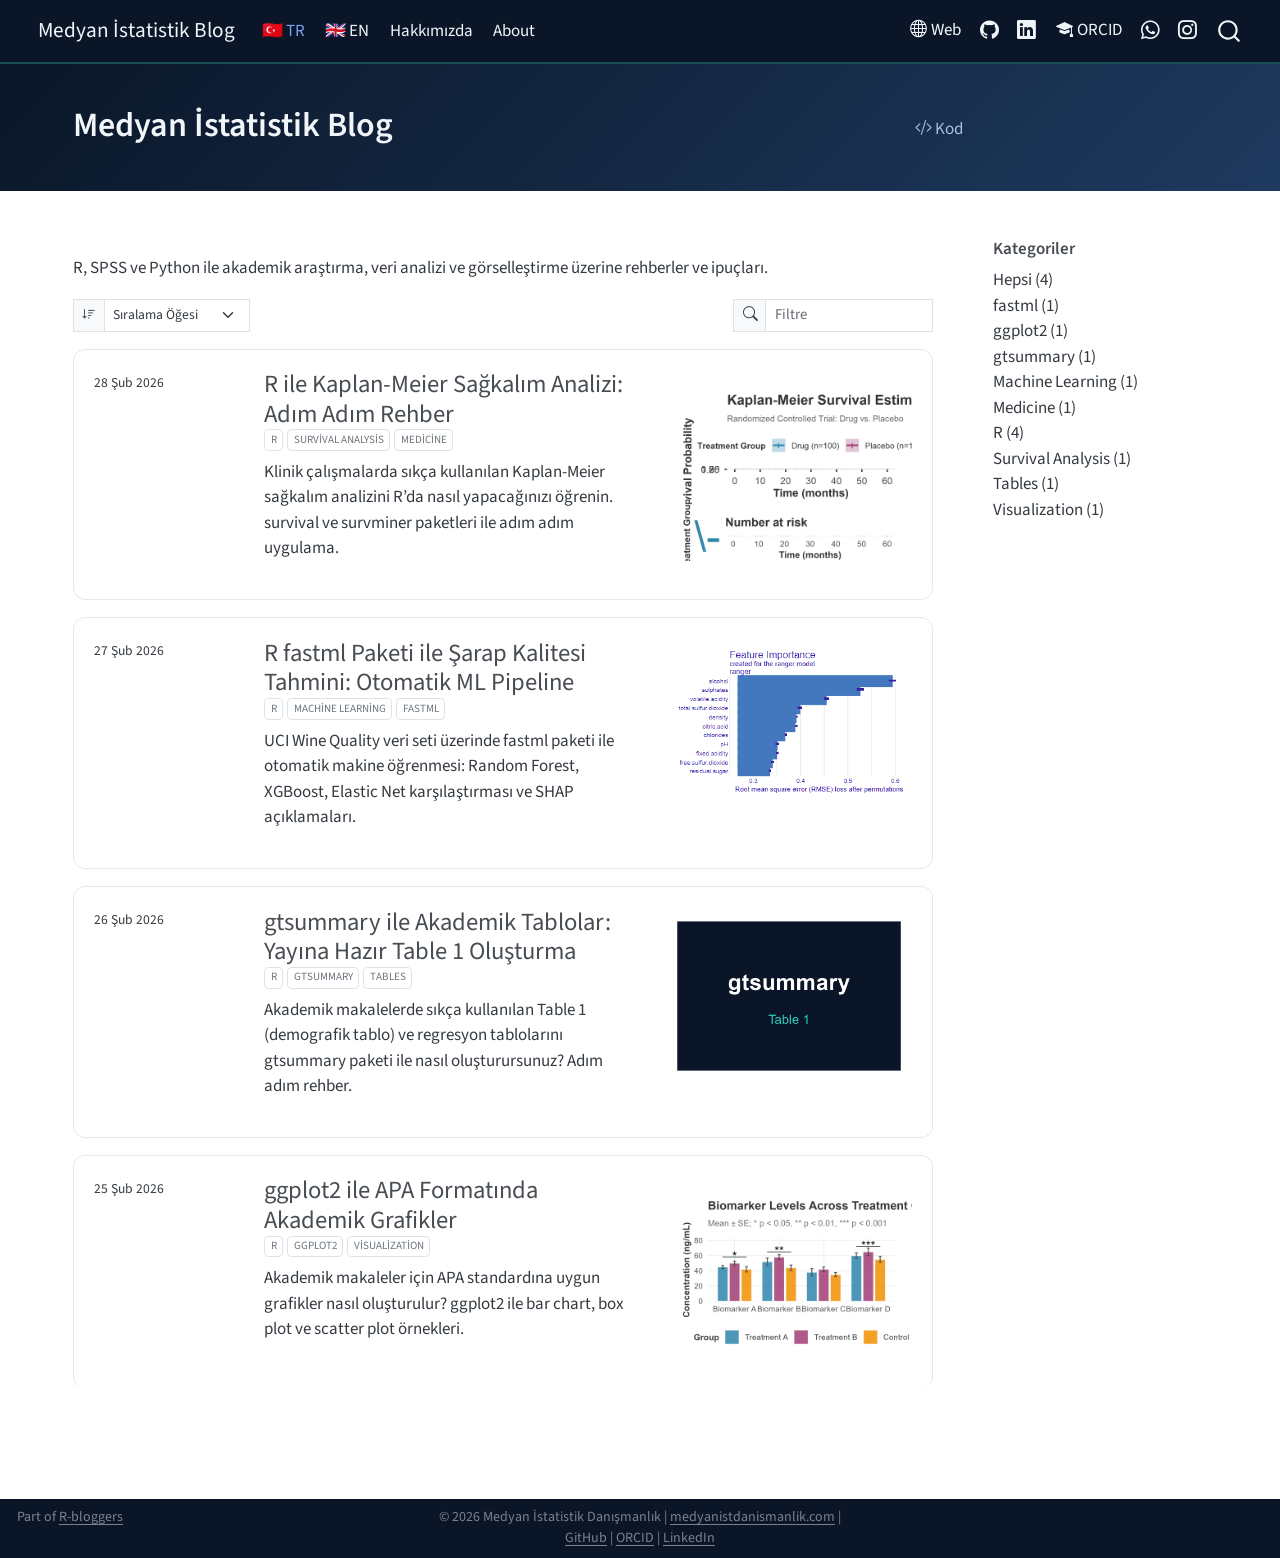
==== commit c199baec: "Built site for gh-pages" ====
--- a/index.html
+++ b/index.html
@@ -165,7 +165,7 @@
 </script>
 
 <link rel="stylesheet" href="styles.css">
-</head>
+<link rel="alternate" type="application/rss+xml" title="Medyan İstatistik Blog" href="index.xml" data-external="1"></head>
 
 <body class="nav-fixed quarto-light">
 
@@ -553,7 +553,7 @@
     }
       var localhostRegex = new RegExp(/^(?:http|https):\/\/localhost\:?[0-9]*\//);
       var mailtoRegex = new RegExp(/^mailto:/);
-        var filterRegex = new RegExp("https:\/\/blog\.medyanistdanismanlik\.com");
+        var filterRegex = new RegExp("https:\/\/bartuyurdacan\.github\.io\/blog");
       var isInternal = (href) => {
           return filterRegex.test(href) || localhostRegex.test(href) || mailtoRegex.test(href);
       }
@@ -890,19 +890,24 @@
 <span id="cb1-8"><a href="#cb1-8" aria-hidden="true" tabindex="-1"></a><span class="co">  sort-ui: true</span></span>
 <span id="cb1-9"><a href="#cb1-9" aria-hidden="true" tabindex="-1"></a><span class="co">  filter-ui: true</span></span>
 <span id="cb1-10"><a href="#cb1-10" aria-hidden="true" tabindex="-1"></a><span class="co">  fields: [image, date, title, description, categories]</span></span>
-<span id="cb1-11"><a href="#cb1-11" aria-hidden="true" tabindex="-1"></a><span class="an">page-layout:</span><span class="co"> full</span></span>
-<span id="cb1-12"><a href="#cb1-12" aria-hidden="true" tabindex="-1"></a><span class="an">title-block-banner:</span><span class="co"> true</span></span>
-<span id="cb1-13"><a href="#cb1-13" aria-hidden="true" tabindex="-1"></a><span class="an">lang:</span><span class="co"> tr</span></span>
-<span id="cb1-14"><a href="#cb1-14" aria-hidden="true" tabindex="-1"></a><span class="co">---</span></span>
-<span id="cb1-15"><a href="#cb1-15" aria-hidden="true" tabindex="-1"></a></span>
-<span id="cb1-16"><a href="#cb1-16" aria-hidden="true" tabindex="-1"></a>R, SPSS ve Python ile akademik araştırma, veri analizi ve görselleştirme üzerine rehberler ve ipuçları.</span></code><button title="Panoya Kopyala" class="code-copy-button" data-in-quarto-modal=""><i class="bi"></i></button></pre></div>
+<span id="cb1-11"><a href="#cb1-11" aria-hidden="true" tabindex="-1"></a><span class="co">  feed:</span></span>
+<span id="cb1-12"><a href="#cb1-12" aria-hidden="true" tabindex="-1"></a><span class="co">    title: "Medyan İstatistik Blog"</span></span>
+<span id="cb1-13"><a href="#cb1-13" aria-hidden="true" tabindex="-1"></a><span class="co">    description: "R, SPSS ve Python ile istatistik analiz rehberleri"</span></span>
+<span id="cb1-14"><a href="#cb1-14" aria-hidden="true" tabindex="-1"></a><span class="co">    language: tr</span></span>
+<span id="cb1-15"><a href="#cb1-15" aria-hidden="true" tabindex="-1"></a><span class="co">    type: full</span></span>
+<span id="cb1-16"><a href="#cb1-16" aria-hidden="true" tabindex="-1"></a><span class="an">page-layout:</span><span class="co"> full</span></span>
+<span id="cb1-17"><a href="#cb1-17" aria-hidden="true" tabindex="-1"></a><span class="an">title-block-banner:</span><span class="co"> true</span></span>
+<span id="cb1-18"><a href="#cb1-18" aria-hidden="true" tabindex="-1"></a><span class="an">lang:</span><span class="co"> tr</span></span>
+<span id="cb1-19"><a href="#cb1-19" aria-hidden="true" tabindex="-1"></a><span class="co">---</span></span>
+<span id="cb1-20"><a href="#cb1-20" aria-hidden="true" tabindex="-1"></a></span>
+<span id="cb1-21"><a href="#cb1-21" aria-hidden="true" tabindex="-1"></a>R, SPSS ve Python ile akademik araştırma, veri analizi ve görselleştirme üzerine rehberler ve ipuçları.</span></code><button title="Panoya Kopyala" class="code-copy-button" data-in-quarto-modal=""><i class="bi"></i></button></pre></div>
 </div></div></div></div></div>
 </div> <!-- /content -->
 <footer class="footer">
   <div class="nav-footer">
     <div class="nav-footer-left">
-      &nbsp;
-    </div>   
+<p>Part of <a href="https://www.r-bloggers.com">R-bloggers</a></p>
+</div>   
     <div class="nav-footer-center">
 <p>© 2026 Medyan İstatistik Danışmanlık | <a href="https://medyanistdanismanlik.com">medyanistdanismanlik.com</a> | <a href="https://github.com/bartuyurdacan">GitHub</a> | <a href="https://orcid.org/0000-0001-8168-7497">ORCID</a> | <a href="https://www.linkedin.com/in/fikret-bartu-yurdacan/">LinkedIn</a></p>
 </div>
